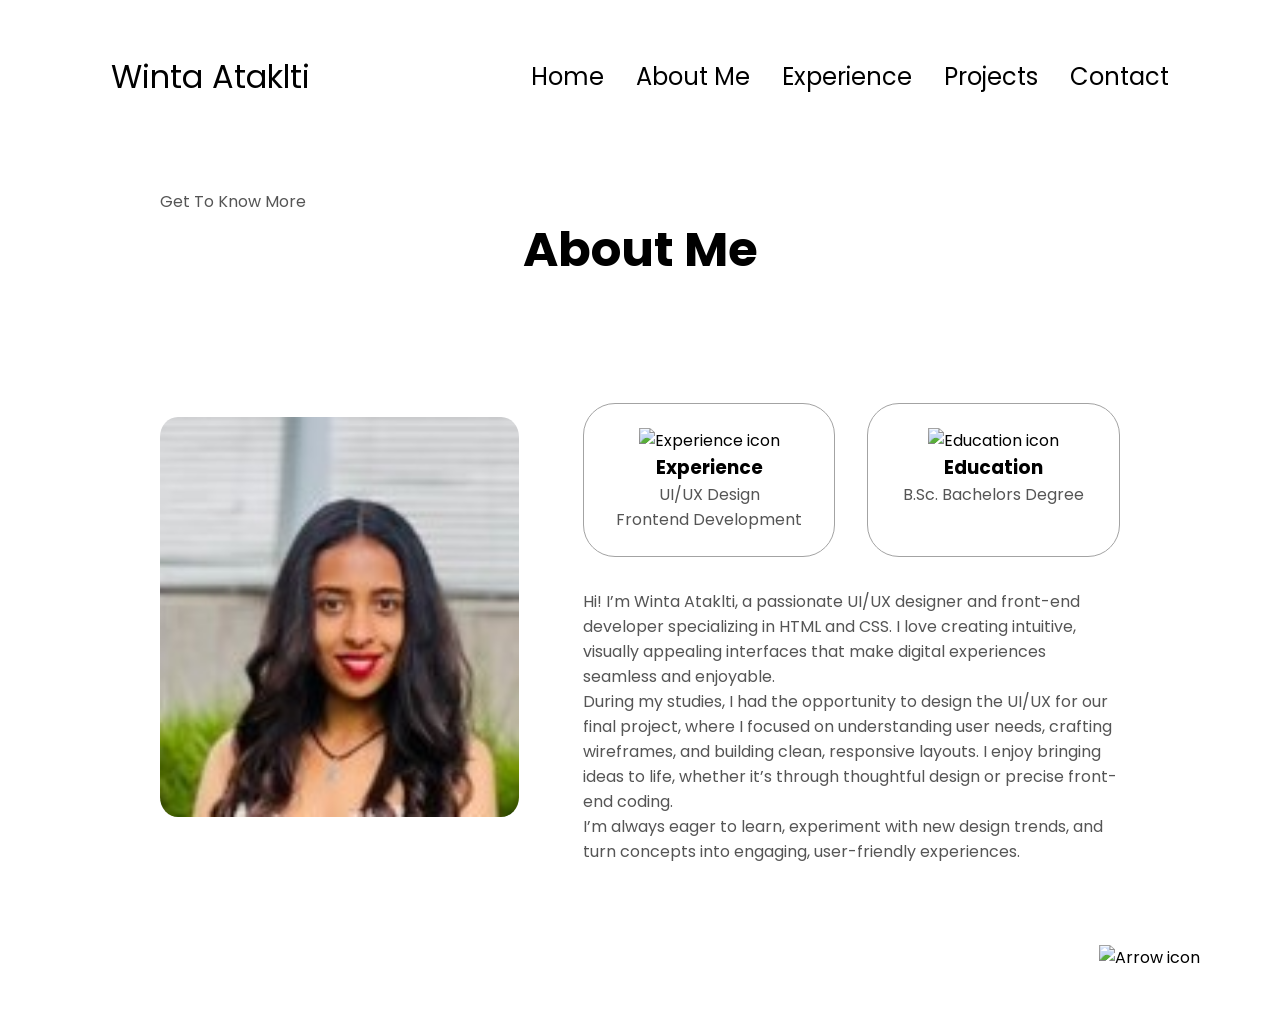
==== about.html @ 91fa2ff4 "Initial commit" ====
<!DOCTYPE html>
<html lang="en">
  <head>
    <meta charset="UTF-8" />
    <meta http-equiv="X-UA-Compatible" content="IE=edge" />
    <meta name="viewport" content="width=device-width, initial-scale=1.0" />
    <title>My Portfolio</title>
    <link rel="stylesheet" href="style.css" />
    <link rel="stylesheet" href="mediaqueries.css" />
  </head>
  <body>
    <nav id="desktop-nav">
      <div class="logo">Winta Ataklti</div>
      <div>
        <ul class="nav-links">
          <li><a href="index.html">Home</a></li>
          <li><a href="about.html" class="active">About Me</a></li>
          <li><a href="experience.html">Experience</a></li>
          <li><a href="projects.html">Projects</a></li>
          <li><a href="contact.html">Contact</a></li>
        </ul>
      </div>
    </nav>
    <nav id="hamburger-nav">
      <div class="logo">Winta Ataklti</div>
      <div class="hamburger-menu">
        <div class="hamburger-icon" onclick="toggleMenu()">
          <span></span>
          <span></span>
          <span></span>
        </div>
        <div class="menu-links">
          <li><a href="index.html" onclick="toggleMenu()">Home</a></li>
          <li><a href="about.html" onclick="toggleMenu()">About Me</a></li>
          <li><a href="experience.html" onclick="toggleMenu()">Experience</a></li>
          <li><a href="projects.html" onclick="toggleMenu()">Projects</a></li>
          <li><a href="contact.html" onclick="toggleMenu()">Contact</a></li>
        </div>
      </div>
    </nav>
     </section>
    <section id="about">
      <p class="section__text__p1">Get To Know More</p>
      <h1 class="title">About Me</h1>
      <div class="section-container">
        <div class="section__pic-container">
          <img
            src="./assets/pic2.jpg"
            alt="Profile picture"
            class="about-pic"
          />
        </div>
        <div class="about-details-container">
          <div class="about-containers">
            <div class="details-container">
              <img
                src="./assets/experience.png"
                alt="Experience icon"
                class="icon"
              />
              <h3>Experience</h3>
              <p>UI/UX Design <br />Frontend Development</p>
            </div>
            <div class="details-container">
              <img
                src="./assets/education.png"
                alt="Education icon"
                class="icon"
              />
              <h3>Education</h3>
              <p>B.Sc. Bachelors Degree<br /></p>
            </div>
          </div>
          <div class="text-container">
            <p>
            Hi! I’m Winta Ataklti, a passionate UI/UX designer and front-end developer specializing in HTML and CSS. 
            I love creating intuitive, visually appealing interfaces that make digital experiences seamless and enjoyable.

            <p>During my studies, I had the opportunity to design the UI/UX for our final project, where
             I focused on understanding user needs, crafting wireframes, and building clean, responsive layouts. I enjoy bringing ideas to life,
            whether it’s through thoughtful design or precise front-end coding.</p>

             <p>I’m always eager to learn, experiment with new design trends, and turn concepts into engaging, user-friendly experiences.</p>
            </p>
          </div>
        </div>
      </div>
      <img
        src="./assets/arrow.png"
        alt="Arrow icon"
        class="icon arrow"
        onclick="location.href='./#experience'"
      />
              </div>
      </div>
    </section>
       <script src="script.js"></script> 
</body>
</html>
---- style.css ----
/* General*/

  @import url('https://fonts.googleapis.com/css2?family=Poppins:wght@300;400;500;600&display=swap');

*{
    margin: 0;
    padding: 0;
}

body {
  font-family: 'Poppins', sans-serif;
}

html {
    scroll-behavior: smooth;    
}
p{
    color: rgb(85, 85, 85);
}
/*Transition*/
a,
.btn {
    transition: all 300ms ease;
}
/* Desktop nav*/
nav,
.nav-links {
    display: flex;
}
nav {
    justify-content: space-around;
    align-items: center;
    height: 17vh;
}
.nav-links {
        gap: 2rem;
        list-style: none;
        font-size: 1.5rem;
}
a {
    color: black;
    text-decoration: none;
    text-decoration-color: white;
}
a:hover {
    color: gray;
    text-decoration: underline;
    text-underline-offset: 1rem;
    text-decoration-color: rgb(181, 185, 185);
}
.logo { 
    font-size: 2rem;
}
.logo:hover {
    cursor: default;   
}
/*Hamburger menu*/
#hamburger-nav {
    display: none;  
}
.hamburger-menu {
    position: relative;
    display: inline-block;
}
.hamburger-icon  {
    display: flex;
    flex-direction: column;
    justify-content: space-between;
    height: 25px;
    width: 30px;
    cursor: pointer; 
}
.hamburger-icon span {
    width: 100%;
    height: 2px;
    background-color: black;
    transition: all 0.3 ease-in-out;
}
.menu-links {
    position: absolute;
    top:100%;
    right: 0;
    background-color: rgb(235, 234, 232);
    width: fit-content;
    max-height: 0;
    overflow: hidden;
    transition: all 0.3 ease-in-out;
}
.menu-links a {
    display: block;
    padding: 10px;
    text-align: center;
    font-size: 1.5rem;
    color: black;
    text-decoration: none;
    transition: all 0.3 ease-in-out;
}
.menu-links li {
    list-style: none;
}
.menu-links.open {
    max-height: 300px;
}
.hamburger-icon.open span:first-child {
    transform: rotate(45deg) translate(10px, 5px);
}
.hamburger-icon.open span:nth-child(2) {
   opacity: 0;
}
.hamburger-icon.open span:first-child {
    transform: rotate(45deg) translate(10px, -5px);
}
.hamburger-icon span:first-child{
    transform: none;
}
.hamburger-icon span:first-child{
    opacity: 1;
}
.hamburger-icon span:first-child{
  transform: none;
}
/*section*/
section {
    padding-top: 4vh;
    height: 96vh;
    margin:0 10rem;
    box-sizing: border-box;
    min-height: fit-content;
}
.section-container {
    display: flex;

}
#profile {
    display:flex;
    justify-content: center;
    gap: 5rem;
    height: 80vh;
}
.section__pic-container {
    display: flex;
    height: 400px;
    width: 400px;
    margin: auto 0;
}
.section__text {
    align-self: center;
    text-align: center;
}
.section__text p {
    font-weight: 600;
}
.section__text p1 {
    text-align: center;
}
.section__text p2 {
    font-style: 1.7rem;
    margin-bottom: 1rem;
}
.title {
     font-size: 3rem;
     text-align: center;
}
#socials-container {
    display: flex;
    justify-content: center;
    margin: 1rem;
    gap:1rem;
}
.icon {
    cursor: pointer;
    height: 2rem;
}
/* buttons */
.btn-container {
    display: flex;
    justify-content: center;
    gap: 1rem;
}
.btn {
    font-weight: 600;
    transition: all 300ms ease;
    padding: 1rem;
    width: 8rem;
    border-radius: 2rem;
}
.btn-color-1,
.btn-color-2{
    border:rgb(53, 55, 55) o.1rem solid;
}
.btn-color-1:hover,
.btn-color-2:hover{
   cursor: pointer;  
}
.btn-color-1,
.btn-color-2:hover{
   background: rgba(117, 138, 138, 1);
   color: white;
}
.btn-color-1:hover{
    background: rgba(119, 81, 81, 1);
}
.btn-color-2 {
    background: none;
}
.btn-color-2:hover {
    border:rgba(226, 205, 205, 1) 0.1rem solid;
}
.btn-container {
    gap: 1rem;
}
/* ABOUT SECTION */

#about {
  position: relative;
}

.about-containers {
  gap: 2rem;
  margin-bottom: 2rem;
  margin-top: 2rem;
}

.about-details-container {
  justify-content: center;
  flex-direction: column;
}

.about-containers,
.about-details-container {
  display: flex;
}

.about-pic {
  border-radius: 5%;
}

.arrow {
  position: absolute;
  right: -5rem;
  bottom: 2.5rem;
}

.details-container {
  padding: 1.5rem;
  flex: 1;
  background: white;
  border-radius: 2rem;
  border: rgb(53, 53, 53) 0.1rem solid;
  border-color: rgb(163, 163, 163);
  text-align: center;
}

.section-container {
  gap: 4rem;
  height: 80%;
}

.section__pic-container {
  height: 400px;
  width: 400px;
  margin: auto 0;
}

/* EXPERIENCE SECTION */

#experience {
  position: relative;
}

.experience-sub-title {
  color: rgb(85, 85, 85);
  font-weight: 600;
  font-size: 1.75rem;
  margin-bottom: 2rem;
}

.experience-details-container {
  display: flex;
  justify-content: center;
  flex-direction: column;
}

.article-container {
  display: flex;
  text-align: initial;
  flex-wrap: wrap;
  flex-direction: row;
  gap: 2.5rem;
  justify-content: space-around;
}

article {
  display: flex;
  width: 10rem;
  justify-content: space-around;
  gap: 0.5rem;
}

article .icon {
  cursor: default;
}

/* PROJECTS SECTION */

#projects {
  position: relative;
}

.color-container {
  border-color: rgb(163, 163, 163);
  background: rgb(250, 250, 250);
}

.project-img {
  border-radius: 2rem;
  width: 90%;
  height: 90%;
}

.project-title {
  margin: 1rem;
  color: black;
}

.project-btn {
  color: black;
  border-color: rgb(163, 163, 163);
}

/* CONTACT */

#contact {
  display: flex;
  justify-content: center;
  flex-direction: column;
  height: 70vh;
}

.contact-info-upper-container {
  display: flex;
  justify-content: center;
  border-radius: 2rem;
  border: rgb(53, 53, 53) 0.1rem solid;
  border-color: rgb(163, 163, 163);
  background: (250, 250, 250);
  margin: 2rem auto;
  padding: 0.5rem;
}

.contact-info-container {
  display: flex;
  align-items: center;
  justify-content: center;
  gap: 0.5rem;
  margin: 1rem;
}

.contact-info-container p {
  font-size: larger;
}

.contact-icon {
  cursor: default;
}

.email-icon {
  height: 2.5rem;
}

/* FOOTER SECTION */

footer {
  height: 26vh;
  margin: 0 1rem;
}

footer p {
  text-align: center;
}
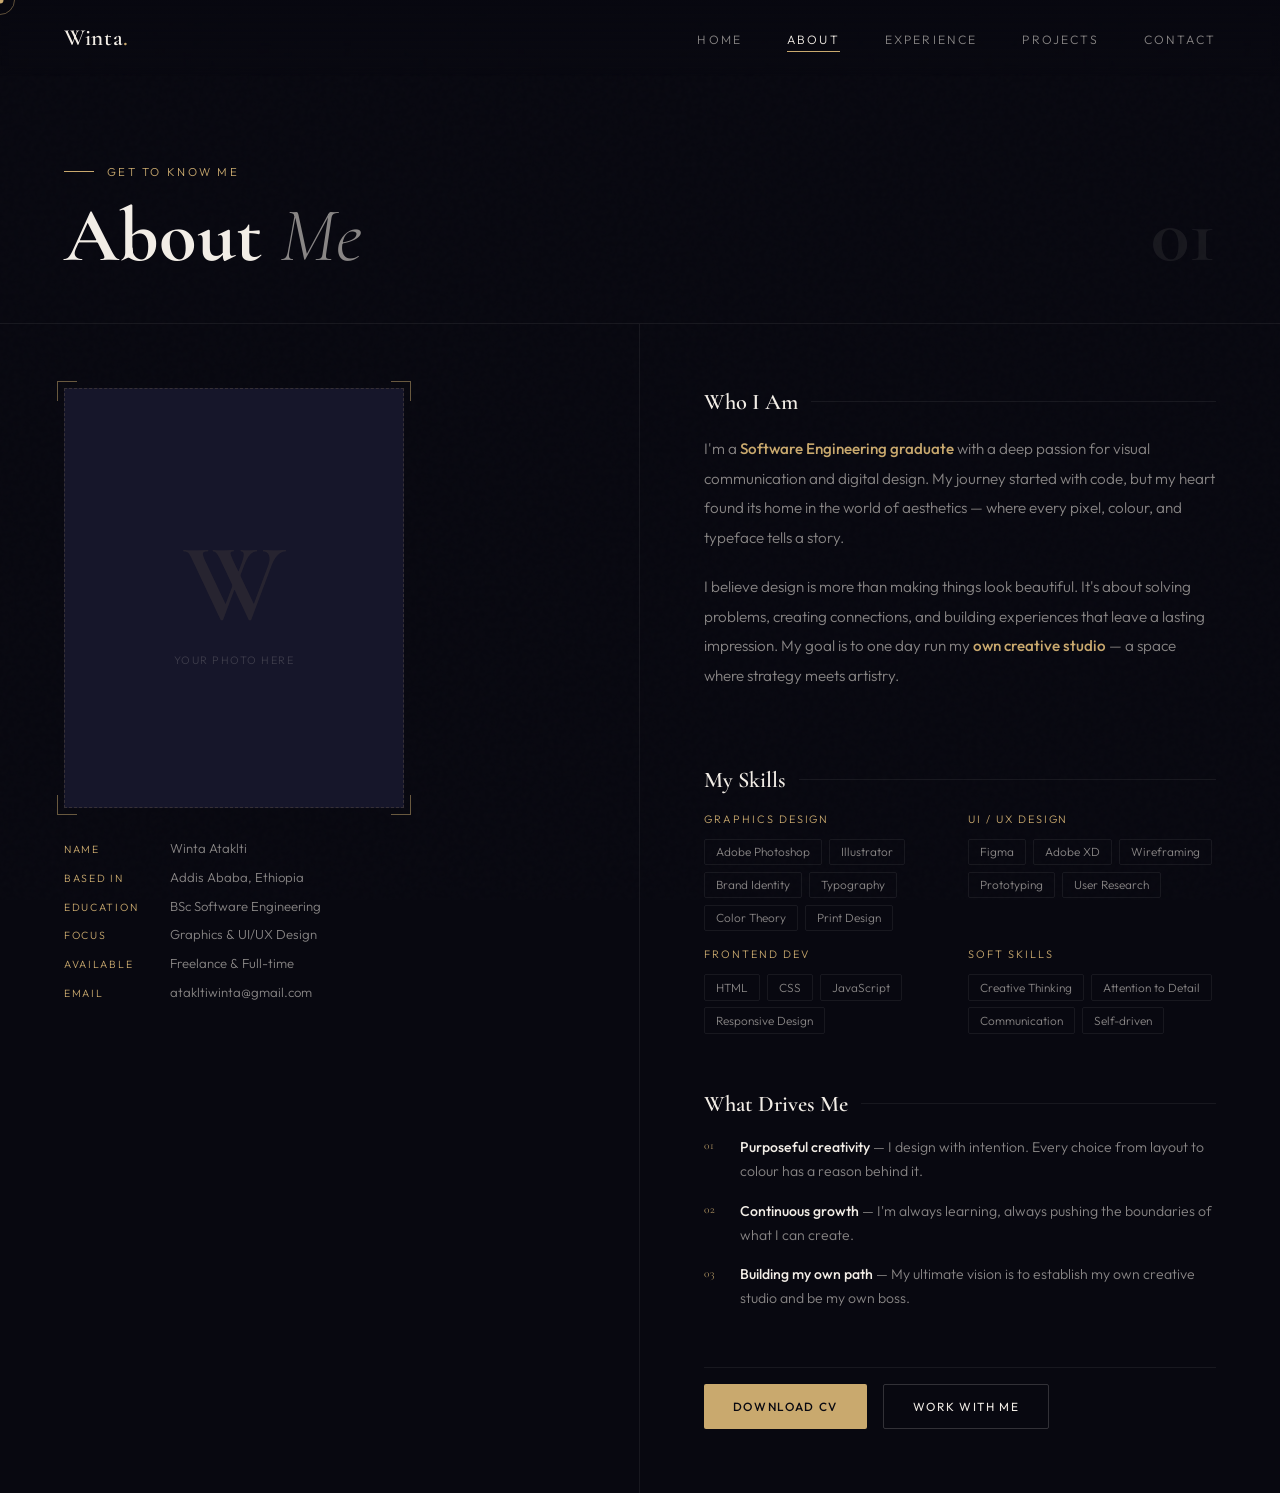
==== commit 5a32c0b2: "Redesign portfolio - all pages updated" ====
--- a/about.html
+++ b/about.html
@@ -1,99 +1,449 @@
 <!DOCTYPE html>
 <html lang="en">
-  <head>
-    <meta charset="UTF-8" />
-    <meta http-equiv="X-UA-Compatible" content="IE=edge" />
-    <meta name="viewport" content="width=device-width, initial-scale=1.0" />
-    <title>My Portfolio</title>
-    <link rel="stylesheet" href="style.css" />
-    <link rel="stylesheet" href="mediaqueries.css" />
-  </head>
-  <body>
-    <nav id="desktop-nav">
-      <div class="logo">Winta Ataklti</div>
-      <div>
-        <ul class="nav-links">
-          <li><a href="index.html">Home</a></li>
-          <li><a href="about.html" class="active">About Me</a></li>
-          <li><a href="experience.html">Experience</a></li>
-          <li><a href="projects.html">Projects</a></li>
-          <li><a href="contact.html">Contact</a></li>
-        </ul>
+<head>
+  <meta charset="UTF-8" />
+  <meta http-equiv="X-UA-Compatible" content="IE=edge" />
+  <meta name="viewport" content="width=device-width, initial-scale=1.0" />
+  <title>About — Winta Ataklti</title>
+  <link rel="preconnect" href="https://fonts.googleapis.com" />
+  <link rel="preconnect" href="https://fonts.gstatic.com" crossorigin />
+  <link href="https://fonts.googleapis.com/css2?family=Cormorant+Garamond:ital,wght@0,300;0,400;0,600;0,700;1,300&family=Outfit:wght@300;400;500;600&display=swap" rel="stylesheet" />
+  <link rel="stylesheet" href="nav.css" />
+  <style>
+    body::before {
+      content: '';
+      position: fixed; inset: 0;
+      background-image: url("data:image/svg+xml,%3Csvg viewBox='0 0 200 200' xmlns='http://www.w3.org/2000/svg'%3E%3Cfilter id='n'%3E%3CfeTurbulence type='fractalNoise' baseFrequency='0.85' numOctaves='4' stitchTiles='stitch'/%3E%3C/filter%3E%3Crect width='100%25' height='100%25' filter='url(%23n)' opacity='0.035'/%3E%3C/svg%3E");
+      pointer-events: none; z-index: 1; opacity: 0.45;
+    }
+
+    .page-wrap {
+      padding-top: var(--nav-h);
+      position: relative; z-index: 2;
+    }
+
+    /* ── PAGE HEADER ── */
+    .page-header {
+      padding: 5rem 4rem 3rem;
+      border-bottom: 1px solid var(--cream-ghost);
+      display: flex;
+      align-items: flex-end;
+      justify-content: space-between;
+      gap: 2rem;
+    }
+    .page-header-left { max-width: 600px; }
+    .page-tag {
+      display: inline-flex;
+      align-items: center;
+      gap: 0.8rem;
+      margin-bottom: 1.2rem;
+    }
+    .page-tag-line { width: 30px; height: 1px; background: var(--gold); }
+    .page-tag-text {
+      font-size: 0.72rem;
+      letter-spacing: 0.22em;
+      text-transform: uppercase;
+      color: var(--gold);
+    }
+    .page-title {
+      font-family: 'Cormorant Garamond', serif;
+      font-size: clamp(2.8rem, 6vw, 5rem);
+      font-weight: 700;
+      line-height: 1.0;
+      color: var(--cream);
+    }
+    .page-title span { color: var(--cream-dim); font-weight: 300; font-style: italic; }
+    .page-num {
+      font-family: 'Cormorant Garamond', serif;
+      font-size: 5rem;
+      font-weight: 700;
+      color: var(--cream-ghost);
+      line-height: 1;
+      user-select: none;
+    }
+
+    /* ── ABOUT GRID ── */
+    .about-grid {
+      display: grid;
+      grid-template-columns: 1fr 1fr;
+      min-height: 80vh;
+    }
+
+    /* Left — photo */
+    .about-photo-col {
+      padding: 4rem;
+      display: flex;
+      flex-direction: column;
+      align-items: flex-start;
+      gap: 2rem;
+      border-right: 1px solid var(--cream-ghost);
+    }
+    .about-photo-wrap { position: relative; }
+    .about-photo-frame {
+      width: 340px; height: 420px;
+      overflow: hidden;
+      position: relative;
+    }
+    .about-photo-frame img {
+      width: 100%; height: 100%;
+      object-fit: cover; object-position: top;
+      filter: grayscale(15%) contrast(1.05);
+      display: block;
+    }
+    .about-placeholder {
+      width: 100%; height: 100%;
+      background: var(--dark-3);
+      display: flex;
+      flex-direction: column;
+      align-items: center;
+      justify-content: center;
+      gap: 0.8rem;
+      border: 1px dashed rgba(201,169,110,0.18);
+    }
+    .ap-letter {
+      font-family: 'Cormorant Garamond', serif;
+      font-size: 7rem; font-weight: 700;
+      color: rgba(201,169,110,0.1); line-height: 1;
+    }
+    .ap-hint {
+      font-size: 0.68rem; letter-spacing: 0.14em;
+      text-transform: uppercase; color: var(--cream-faint);
+    }
+    .fc { position: absolute; width: 20px; height: 20px; border-color: var(--gold); border-style: solid; opacity: 0.5; }
+    .fc-tl { top: -7px; left: -7px; border-width: 1px 0 0 1px; }
+    .fc-tr { top: -7px; right: -7px; border-width: 1px 1px 0 0; }
+    .fc-bl { bottom: -7px; left: -7px; border-width: 0 0 1px 1px; }
+    .fc-br { bottom: -7px; right: -7px; border-width: 0 1px 1px 0; }
+
+    .about-photo-info {
+      display: flex;
+      flex-direction: column;
+      gap: 0.8rem;
+    }
+    .info-row {
+      display: flex;
+      align-items: baseline;
+      gap: 1rem;
+      font-size: 0.82rem;
+    }
+    .info-label {
+      font-size: 0.66rem;
+      letter-spacing: 0.16em;
+      text-transform: uppercase;
+      color: var(--gold);
+      min-width: 90px;
+      flex-shrink: 0;
+    }
+    .info-value { color: var(--cream-dim); font-weight: 300; }
+
+    /* Right — content */
+    .about-content-col {
+      padding: 4rem;
+      display: flex;
+      flex-direction: column;
+      gap: 3.5rem;
+    }
+
+    .about-section-title {
+      font-family: 'Cormorant Garamond', serif;
+      font-size: 1.4rem;
+      font-weight: 600;
+      color: var(--cream);
+      margin-bottom: 1.2rem;
+      display: flex;
+      align-items: center;
+      gap: 0.8rem;
+    }
+    .about-section-title::after {
+      content: '';
+      flex: 1;
+      height: 1px;
+      background: var(--cream-ghost);
+    }
+
+    .about-bio-text {
+      font-size: 0.95rem;
+      line-height: 1.95;
+      color: var(--cream-dim);
+      font-weight: 300;
+    }
+    .about-bio-text p + p { margin-top: 1.2rem; }
+    .about-bio-text strong { color: var(--gold); font-weight: 500; }
+
+    /* Skills grid */
+    .skills-grid {
+      display: grid;
+      grid-template-columns: 1fr 1fr;
+      gap: 1rem;
+    }
+    .skill-cat { }
+    .skill-cat-title {
+      font-size: 0.68rem;
+      letter-spacing: 0.18em;
+      text-transform: uppercase;
+      color: var(--gold);
+      margin-bottom: 0.8rem;
+    }
+    .skill-tags {
+      display: flex;
+      flex-wrap: wrap;
+      gap: 0.4rem;
+    }
+    .skill-tag {
+      font-size: 0.74rem;
+      color: var(--cream-dim);
+      border: 1px solid var(--cream-ghost);
+      padding: 0.3rem 0.7rem;
+      border-radius: 2px;
+      font-weight: 300;
+      transition: border-color 0.2s, color 0.2s;
+    }
+    .skill-tag:hover { border-color: var(--gold); color: var(--cream); }
+
+    /* Values */
+    .values-list {
+      display: flex;
+      flex-direction: column;
+      gap: 1rem;
+    }
+    .value-item {
+      display: flex;
+      gap: 1rem;
+      align-items: flex-start;
+    }
+    .value-num {
+      font-family: 'Cormorant Garamond', serif;
+      font-size: 0.72rem;
+      color: var(--gold);
+      min-width: 20px;
+      padding-top: 0.15rem;
+    }
+    .value-text {
+      font-size: 0.88rem;
+      color: var(--cream-dim);
+      line-height: 1.7;
+      font-weight: 300;
+    }
+    .value-text strong { color: var(--cream); font-weight: 500; }
+
+    /* CTA row */
+    .about-cta {
+      display: flex;
+      gap: 1rem;
+      padding-top: 1rem;
+      border-top: 1px solid var(--cream-ghost);
+    }
+    .btn-primary {
+      display: inline-flex; align-items: center; gap: 0.6rem;
+      padding: 0.85rem 1.8rem;
+      background: var(--gold); color: var(--dark);
+      border: none; font-family: 'Outfit', sans-serif;
+      font-size: 0.74rem; font-weight: 500;
+      letter-spacing: 0.14em; text-transform: uppercase;
+      cursor: none; transition: opacity 0.2s, transform 0.2s;
+      border-radius: 2px; text-decoration: none;
+    }
+    .btn-primary:hover { opacity: 0.86; transform: translateY(-2px); }
+    .btn-secondary {
+      display: inline-flex; align-items: center;
+      padding: 0.85rem 1.8rem;
+      background: transparent; color: var(--cream);
+      border: 1px solid var(--cream-faint);
+      font-family: 'Outfit', sans-serif;
+      font-size: 0.74rem; font-weight: 400;
+      letter-spacing: 0.14em; text-transform: uppercase;
+      text-decoration: none; cursor: none;
+      transition: border-color 0.2s, transform 0.2s; border-radius: 2px;
+    }
+    .btn-secondary:hover { border-color: var(--cream-dim); transform: translateY(-2px); }
+
+    @media (max-width: 768px) {
+      .page-header { padding: 3rem 1.5rem 2rem; flex-direction: column; }
+      .page-num { display: none; }
+      .about-grid { grid-template-columns: 1fr; }
+      .about-photo-col { padding: 2rem 1.5rem; border-right: none; border-bottom: 1px solid var(--cream-ghost); align-items: center; }
+      .about-photo-frame { width: 240px; height: 300px; }
+      .about-content-col { padding: 2rem 1.5rem; }
+      .skills-grid { grid-template-columns: 1fr; }
+    }
+  </style>
+</head>
+<body>
+  <div class="cursor" id="cursor"></div>
+  <div class="cursor-ring" id="cursorRing"></div>
+
+  <nav class="site-nav" id="siteNav">
+    <a href="index.html" class="nav-logo">Winta<span class="logo-dot">.</span></a>
+    <ul class="nav-links" id="navLinks">
+      <li><a href="index.html" class="nav-link">Home</a></li>
+      <li><a href="about.html" class="nav-link">About</a></li>
+      <li><a href="experience.html" class="nav-link">Experience</a></li>
+      <li><a href="projects.html" class="nav-link">Projects</a></li>
+      <li><a href="contact.html" class="nav-link">Contact</a></li>
+    </ul>
+    <button class="hamburger" id="hamburger" aria-label="Toggle menu" aria-expanded="false">
+      <span class="ham-bar"></span>
+      <span class="ham-bar"></span>
+      <span class="ham-bar"></span>
+    </button>
+  </nav>
+  <div class="mobile-menu" id="mobileMenu">
+    <ul class="mobile-links">
+      <li><a href="index.html" class="mob-link">Home</a></li>
+      <li><a href="about.html" class="mob-link">About</a></li>
+      <li><a href="experience.html" class="mob-link">Experience</a></li>
+      <li><a href="projects.html" class="mob-link">Projects</a></li>
+      <li><a href="contact.html" class="mob-link">Contact</a></li>
+    </ul>
+    <div class="mob-footer">
+      <a href="https://www.linkedin.com/in/winta-ataklti-277938377/" target="_blank" class="mob-social">LinkedIn</a>
+      <span class="mob-social-sep">·</span>
+      <a href="https://github.com/1Winta" target="_blank" class="mob-social">GitHub</a>
+    </div>
+  </div>
+  <div class="menu-overlay" id="menuOverlay"></div>
+
+  <div class="page-wrap">
+    <header class="page-header">
+      <div class="page-header-left">
+        <div class="page-tag">
+          <span class="page-tag-line"></span>
+          <span class="page-tag-text">Get to know me</span>
+        </div>
+        <h1 class="page-title">About <span>Me</span></h1>
       </div>
-    </nav>
-    <nav id="hamburger-nav">
-      <div class="logo">Winta Ataklti</div>
-      <div class="hamburger-menu">
-        <div class="hamburger-icon" onclick="toggleMenu()">
-          <span></span>
-          <span></span>
-          <span></span>
-        </div>
-        <div class="menu-links">
-          <li><a href="index.html" onclick="toggleMenu()">Home</a></li>
-          <li><a href="about.html" onclick="toggleMenu()">About Me</a></li>
-          <li><a href="experience.html" onclick="toggleMenu()">Experience</a></li>
-          <li><a href="projects.html" onclick="toggleMenu()">Projects</a></li>
-          <li><a href="contact.html" onclick="toggleMenu()">Contact</a></li>
+      <span class="page-num">01</span>
+    </header>
+
+    <div class="about-grid">
+      <!-- Photo column -->
+      <div class="about-photo-col">
+        <div class="about-photo-wrap">
+          <div class="about-photo-frame">
+            <!-- Replace with: <img src="./assets/photo.jpg" alt="Winta Ataklti" /> -->
+            <div class="about-placeholder">
+              <span class="ap-letter">W</span>
+              <span class="ap-hint">Your photo here</span>
+            </div>
+          </div>
+          <span class="fc fc-tl"></span>
+          <span class="fc fc-tr"></span>
+          <span class="fc fc-bl"></span>
+          <span class="fc fc-br"></span>
+        </div>
+
+        <div class="about-photo-info">
+          <div class="info-row">
+            <span class="info-label">Name</span>
+            <span class="info-value">Winta Ataklti</span>
+          </div>
+          <div class="info-row">
+            <span class="info-label">Based in</span>
+            <span class="info-value">Addis Ababa, Ethiopia</span>
+          </div>
+          <div class="info-row">
+            <span class="info-label">Education</span>
+            <span class="info-value">BSc Software Engineering</span>
+          </div>
+          <div class="info-row">
+            <span class="info-label">Focus</span>
+            <span class="info-value">Graphics & UI/UX Design</span>
+          </div>
+          <div class="info-row">
+            <span class="info-label">Available</span>
+            <span class="info-value">Freelance & Full-time</span>
+          </div>
+          <div class="info-row">
+            <span class="info-label">Email</span>
+            <span class="info-value">atakltiwinta@gmail.com</span>
+          </div>
         </div>
       </div>
-    </nav>
-     </section>
-    <section id="about">
-      <p class="section__text__p1">Get To Know More</p>
-      <h1 class="title">About Me</h1>
-      <div class="section-container">
-        <div class="section__pic-container">
-          <img
-            src="./assets/pic2.jpg"
-            alt="Profile picture"
-            class="about-pic"
-          />
-        </div>
-        <div class="about-details-container">
-          <div class="about-containers">
-            <div class="details-container">
-              <img
-                src="./assets/experience.png"
-                alt="Experience icon"
-                class="icon"
-              />
-              <h3>Experience</h3>
-              <p>UI/UX Design <br />Frontend Development</p>
-            </div>
-            <div class="details-container">
-              <img
-                src="./assets/education.png"
-                alt="Education icon"
-                class="icon"
-              />
-              <h3>Education</h3>
-              <p>B.Sc. Bachelors Degree<br /></p>
-            </div>
-          </div>
-          <div class="text-container">
-            <p>
-            Hi! I’m Winta Ataklti, a passionate UI/UX designer and front-end developer specializing in HTML and CSS. 
-            I love creating intuitive, visually appealing interfaces that make digital experiences seamless and enjoyable.
-
-            <p>During my studies, I had the opportunity to design the UI/UX for our final project, where
-             I focused on understanding user needs, crafting wireframes, and building clean, responsive layouts. I enjoy bringing ideas to life,
-            whether it’s through thoughtful design or precise front-end coding.</p>
-
-             <p>I’m always eager to learn, experiment with new design trends, and turn concepts into engaging, user-friendly experiences.</p>
-            </p>
-          </div>
-        </div>
+
+      <!-- Content column -->
+      <div class="about-content-col">
+
+        <div>
+          <h2 class="about-section-title">Who I Am</h2>
+          <div class="about-bio-text">
+            <p>I'm a <strong>Software Engineering graduate</strong> with a deep passion for visual communication and digital design. My journey started with code, but my heart found its home in the world of aesthetics — where every pixel, colour, and typeface tells a story.</p>
+            <p>I believe design is more than making things look beautiful. It's about solving problems, creating connections, and building experiences that leave a lasting impression. My goal is to one day run my <strong>own creative studio</strong> — a space where strategy meets artistry.</p>
+            <p><!-- Add more personal detail here — hobbies, inspirations, what drives you day to day --></p>
+          </div>
+        </div>
+
+        <div>
+          <h2 class="about-section-title">My Skills</h2>
+          <div class="skills-grid">
+            <div class="skill-cat">
+              <p class="skill-cat-title">Graphics Design</p>
+              <div class="skill-tags">
+                <span class="skill-tag">Adobe Photoshop</span>
+                <span class="skill-tag">Illustrator</span>
+                <span class="skill-tag">Brand Identity</span>
+                <span class="skill-tag">Typography</span>
+                <span class="skill-tag">Color Theory</span>
+                <span class="skill-tag">Print Design</span>
+              </div>
+            </div>
+            <div class="skill-cat">
+              <p class="skill-cat-title">UI / UX Design</p>
+              <div class="skill-tags">
+                <span class="skill-tag">Figma</span>
+                <span class="skill-tag">Adobe XD</span>
+                <span class="skill-tag">Wireframing</span>
+                <span class="skill-tag">Prototyping</span>
+                <span class="skill-tag">User Research</span>
+              </div>
+            </div>
+            <div class="skill-cat">
+              <p class="skill-cat-title">Frontend Dev</p>
+              <div class="skill-tags">
+                <span class="skill-tag">HTML</span>
+                <span class="skill-tag">CSS</span>
+                <span class="skill-tag">JavaScript</span>
+                <span class="skill-tag">Responsive Design</span>
+              </div>
+            </div>
+            <div class="skill-cat">
+              <p class="skill-cat-title">Soft Skills</p>
+              <div class="skill-tags">
+                <span class="skill-tag">Creative Thinking</span>
+                <span class="skill-tag">Attention to Detail</span>
+                <span class="skill-tag">Communication</span>
+                <span class="skill-tag">Self-driven</span>
+              </div>
+            </div>
+          </div>
+        </div>
+
+        <div>
+          <h2 class="about-section-title">What Drives Me</h2>
+          <div class="values-list">
+            <div class="value-item">
+              <span class="value-num">01</span>
+              <p class="value-text"><strong>Purposeful creativity</strong> — I design with intention. Every choice from layout to colour has a reason behind it.</p>
+            </div>
+            <div class="value-item">
+              <span class="value-num">02</span>
+              <p class="value-text"><strong>Continuous growth</strong> — I'm always learning, always pushing the boundaries of what I can create.</p>
+            </div>
+            <div class="value-item">
+              <span class="value-num">03</span>
+              <p class="value-text"><strong>Building my own path</strong> — My ultimate vision is to establish my own creative studio and be my own boss.</p>
+            </div>
+          </div>
+        </div>
+
+        <div class="about-cta">
+          <a href="./assets/Winta-Ataklti-.pdf" class="btn-primary" target="_blank">Download CV</a>
+          <a href="contact.html" class="btn-secondary">Work With Me</a>
+        </div>
+
       </div>
-      <img
-        src="./assets/arrow.png"
-        alt="Arrow icon"
-        class="icon arrow"
-        onclick="location.href='./#experience'"
-      />
-              </div>
-      </div>
-    </section>
-       <script src="script.js"></script> 
+    </div>
+  </div>
+
+  <script src="nav.js"></script>
 </body>
 </html>
--- a/nav.css
+++ b/nav.css
@@ -0,0 +1,253 @@
+/* ============================================================
+   NAV.CSS — shared across every page
+   ============================================================ */
+:root {
+  --gold:        #c9a96e;
+  --gold-pale:   rgba(201,169,110,0.12);
+  --gold-faint:  rgba(201,169,110,0.06);
+  --dark:        #080810;
+  --dark-2:      #0f0f1a;
+  --dark-3:      #16162a;
+  --cream:       #f2ede6;
+  --cream-dim:   rgba(242,237,230,0.55);
+  --cream-faint: rgba(242,237,230,0.18);
+  --cream-ghost: rgba(242,237,230,0.07);
+  --nav-h:       76px;
+}
+
+/* ── Reset ── */
+*, *::before, *::after { margin: 0; padding: 0; box-sizing: border-box; }
+html { scroll-behavior: smooth; }
+body {
+  background: var(--dark);
+  color: var(--cream);
+  font-family: 'Outfit', sans-serif;
+  font-weight: 300;
+  overflow-x: hidden;
+  cursor: none;
+}
+
+/* ── Custom cursor ── */
+.cursor {
+  width: 7px; height: 7px;
+  background: var(--gold);
+  border-radius: 50%;
+  position: fixed;
+  pointer-events: none;
+  z-index: 9999;
+  transform: translate(-50%, -50%);
+  transition: opacity 0.2s;
+}
+.cursor-ring {
+  width: 30px; height: 30px;
+  border: 1px solid rgba(201,169,110,0.45);
+  border-radius: 50%;
+  position: fixed;
+  pointer-events: none;
+  z-index: 9998;
+  transform: translate(-50%, -50%);
+  transition: transform 0.18s ease, border-color 0.2s;
+}
+.cursor-ring.hover {
+  transform: translate(-50%, -50%) scale(1.7);
+  border-color: rgba(201,169,110,0.8);
+}
+
+/* ── Site nav ── */
+.site-nav {
+  position: fixed;
+  top: 0; left: 0; right: 0;
+  height: var(--nav-h);
+  z-index: 500;
+  display: flex;
+  align-items: center;
+  justify-content: space-between;
+  padding: 0 4rem;
+  background: linear-gradient(to bottom, rgba(8,8,16,0.96) 0%, rgba(8,8,16,0.0) 100%);
+  backdrop-filter: blur(4px);
+  transition: background 0.3s;
+}
+.site-nav.scrolled {
+  background: rgba(8,8,16,0.97);
+  border-bottom: 1px solid var(--cream-ghost);
+}
+
+/* Logo */
+.nav-logo {
+  font-family: 'Cormorant Garamond', serif;
+  font-size: 1.45rem;
+  font-weight: 600;
+  letter-spacing: 0.03em;
+  color: var(--cream);
+  text-decoration: none;
+  z-index: 510;
+}
+.logo-dot { color: var(--gold); }
+
+/* Desktop links */
+.nav-links {
+  display: flex;
+  list-style: none;
+  gap: 2.8rem;
+}
+.nav-link {
+  font-size: 0.76rem;
+  letter-spacing: 0.18em;
+  text-transform: uppercase;
+  color: var(--cream-dim);
+  text-decoration: none;
+  position: relative;
+  transition: color 0.25s;
+}
+.nav-link::after {
+  content: '';
+  position: absolute;
+  bottom: -5px; left: 0;
+  width: 0; height: 1px;
+  background: var(--gold);
+  transition: width 0.3s ease;
+}
+.nav-link:hover  { color: var(--cream); }
+.nav-link:hover::after  { width: 100%; }
+.nav-link.active { color: var(--cream); }
+.nav-link.active::after { width: 100%; }
+
+/* ── Hamburger button ── */
+.hamburger {
+  display: none;
+  flex-direction: column;
+  justify-content: center;
+  align-items: flex-end;
+  gap: 5px;
+  width: 36px; height: 36px;
+  background: none;
+  border: none;
+  cursor: none;
+  z-index: 510;
+  padding: 0;
+}
+.ham-bar {
+  display: block;
+  height: 1.5px;
+  background: var(--cream);
+  border-radius: 2px;
+  transition: transform 0.35s cubic-bezier(.77,0,.175,1),
+              opacity 0.25s ease,
+              width 0.3s ease;
+}
+.ham-bar:nth-child(1) { width: 24px; }
+.ham-bar:nth-child(2) { width: 16px; }
+.ham-bar:nth-child(3) { width: 20px; }
+
+/* Animated X state */
+.hamburger.open .ham-bar:nth-child(1) {
+  width: 22px;
+  transform: translateY(6.5px) rotate(45deg);
+}
+.hamburger.open .ham-bar:nth-child(2) {
+  opacity: 0;
+  transform: scaleX(0);
+}
+.hamburger.open .ham-bar:nth-child(3) {
+  width: 22px;
+  transform: translateY(-6.5px) rotate(-45deg);
+}
+
+/* ── Mobile full-screen menu ── */
+.mobile-menu {
+  position: fixed;
+  inset: 0;
+  background: var(--dark-2);
+  z-index: 490;
+  display: flex;
+  flex-direction: column;
+  align-items: center;
+  justify-content: center;
+  gap: 0;
+  transform: translateX(100%);
+  transition: transform 0.45s cubic-bezier(.77,0,.175,1);
+}
+.mobile-menu.open { transform: translateX(0); }
+
+.mobile-links {
+  list-style: none;
+  text-align: center;
+  display: flex;
+  flex-direction: column;
+  gap: 0;
+}
+
+.mob-link {
+  display: block;
+  font-family: 'Cormorant Garamond', serif;
+  font-size: clamp(2.4rem, 10vw, 3.5rem);
+  font-weight: 600;
+  color: var(--cream-dim);
+  text-decoration: none;
+  letter-spacing: 0.02em;
+  padding: 0.3rem 2rem;
+  position: relative;
+  transition: color 0.2s;
+  overflow: hidden;
+}
+.mob-link::before {
+  content: '';
+  position: absolute;
+  left: 0; top: 50%;
+  transform: translateY(-50%);
+  width: 0; height: 1px;
+  background: var(--gold);
+  transition: width 0.3s ease;
+}
+.mob-link:hover, .mob-link.active {
+  color: var(--cream);
+}
+.mob-link:hover::before, .mob-link.active::before {
+  width: 100%;
+}
+/* stagger animation */
+.mobile-menu.open .mob-link:nth-child(1) { animation: slideIn 0.5s ease 0.1s both; }
+.mobile-menu.open .mob-link:nth-child(2) { animation: slideIn 0.5s ease 0.17s both; }
+.mobile-menu.open .mob-link:nth-child(3) { animation: slideIn 0.5s ease 0.24s both; }
+.mobile-menu.open .mob-link:nth-child(4) { animation: slideIn 0.5s ease 0.31s both; }
+.mobile-menu.open .mob-link:nth-child(5) { animation: slideIn 0.5s ease 0.38s both; }
+
+@keyframes slideIn {
+  from { opacity: 0; transform: translateX(30px); }
+  to   { opacity: 1; transform: translateX(0); }
+}
+
+.mob-footer {
+  position: absolute;
+  bottom: 3rem;
+  display: flex;
+  align-items: center;
+  gap: 1rem;
+}
+.mob-social {
+  font-size: 0.72rem;
+  letter-spacing: 0.16em;
+  text-transform: uppercase;
+  color: var(--cream-faint);
+  text-decoration: none;
+  transition: color 0.2s;
+}
+.mob-social:hover { color: var(--gold); }
+.mob-social-sep { color: var(--cream-ghost); }
+
+/* Overlay behind menu (closes on click) */
+.menu-overlay {
+  position: fixed;
+  inset: 0;
+  background: transparent;
+  z-index: 480;
+  display: none;
+}
+.menu-overlay.active { display: block; }
+
+/* ── Responsive ── */
+@media (max-width: 768px) {
+  .site-nav { padding: 0 1.5rem; }
+  .nav-links { display: none; }
+  .hamburger { display: flex; }
+}
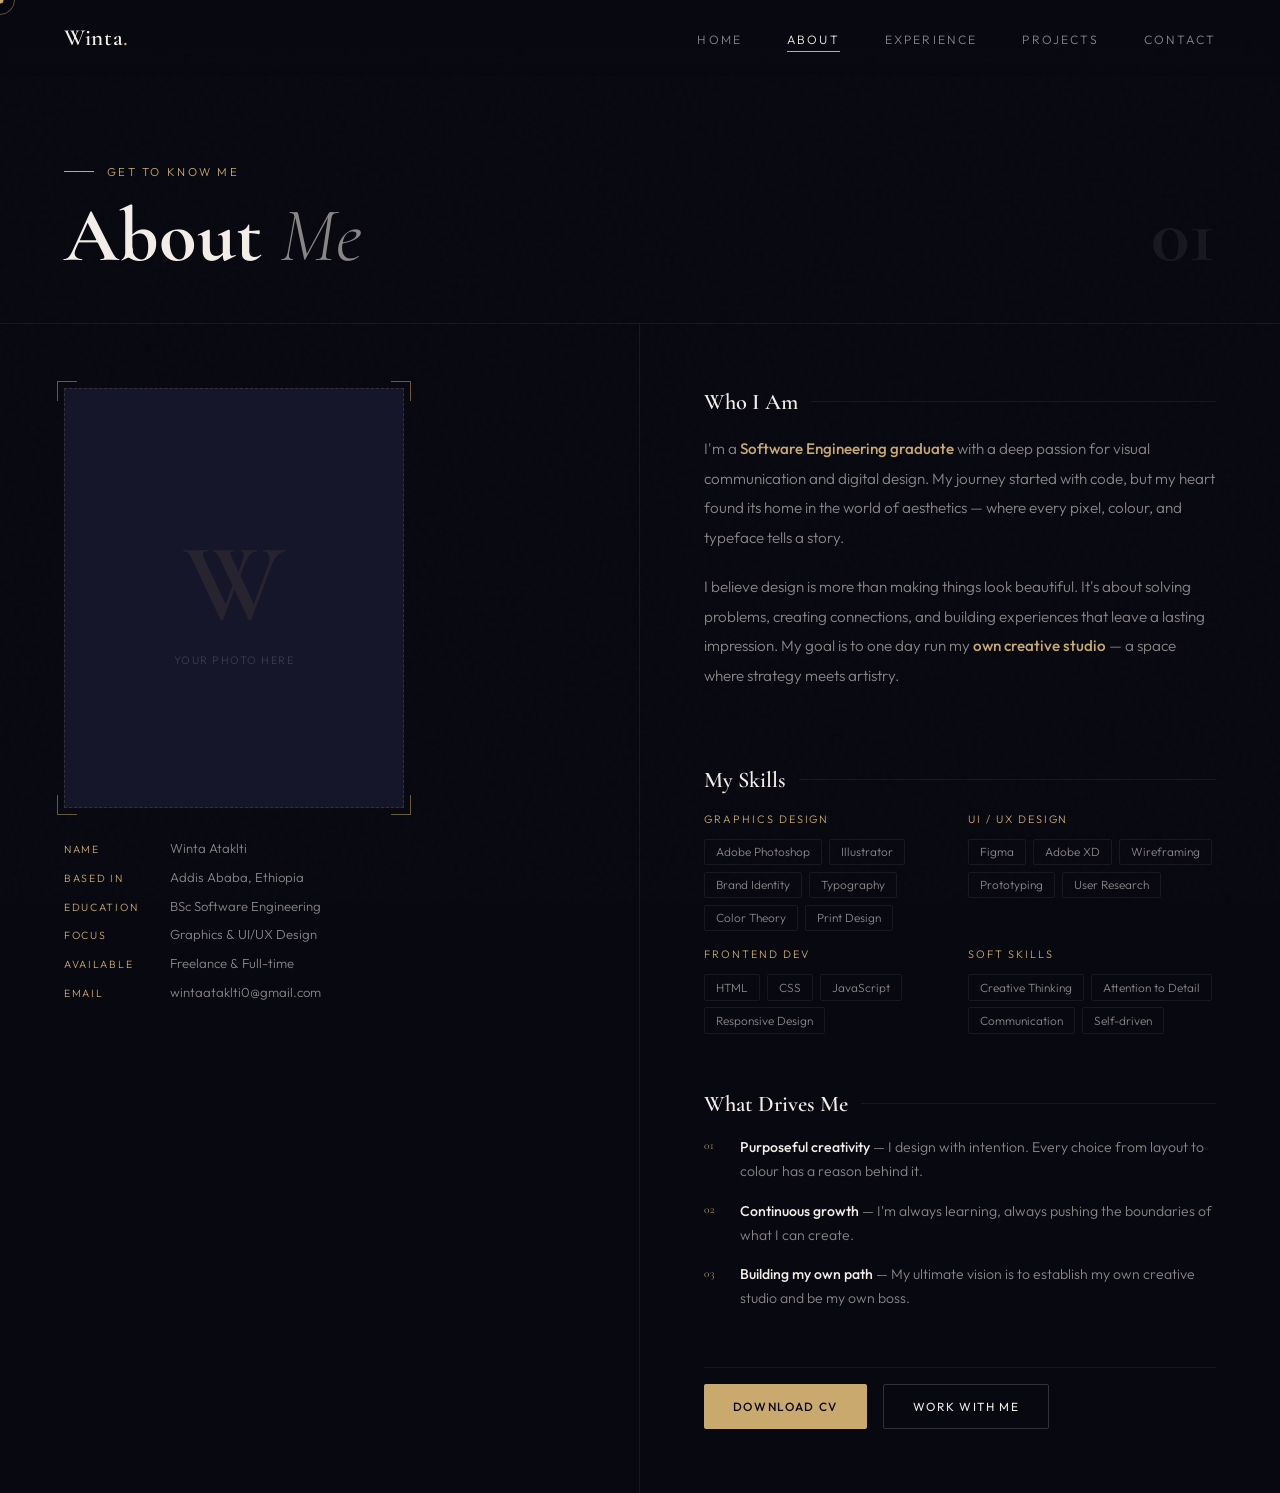
==== commit 236c047f: "describe your change" ====
--- a/about.html
+++ b/about.html
@@ -355,7 +355,7 @@
           </div>
           <div class="info-row">
             <span class="info-label">Email</span>
-            <span class="info-value">atakltiwinta@gmail.com</span>
+            <span class="info-value">wintaataklti0@gmail.com</span>
           </div>
         </div>
       </div>
